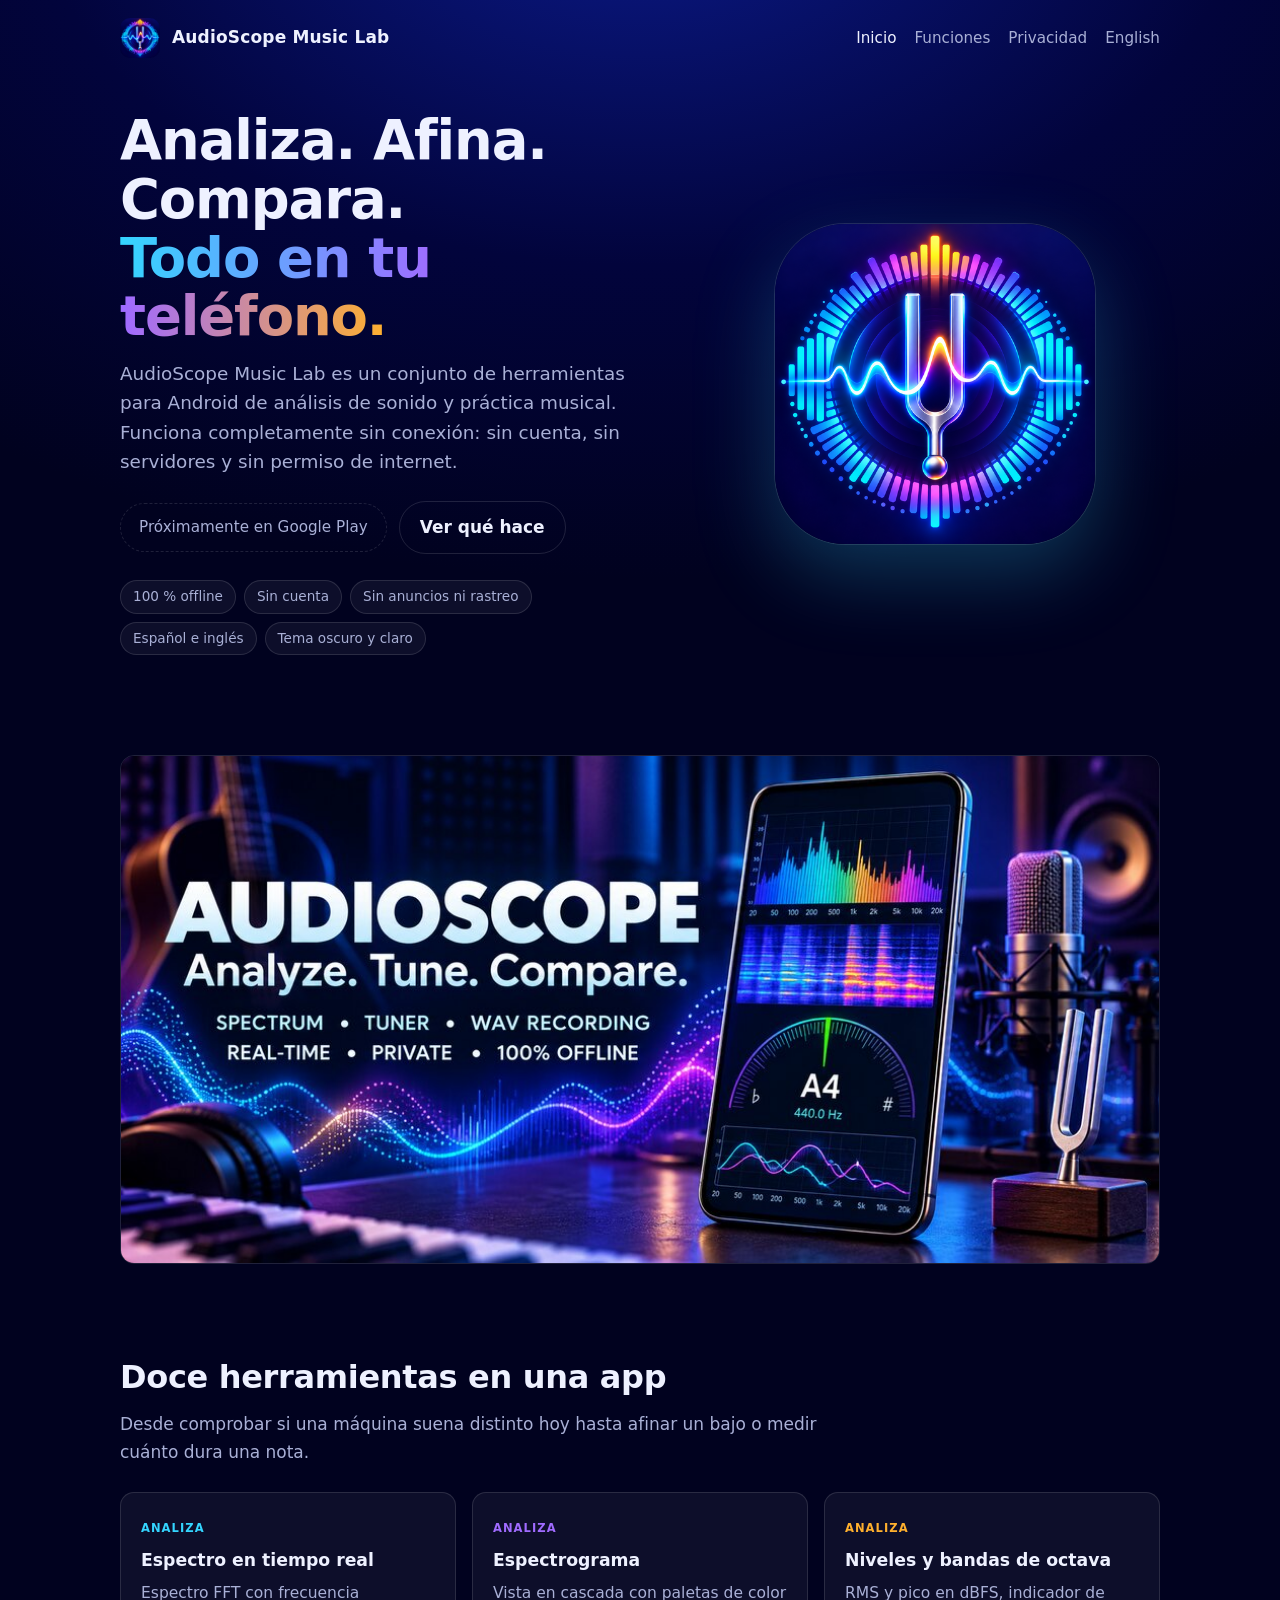
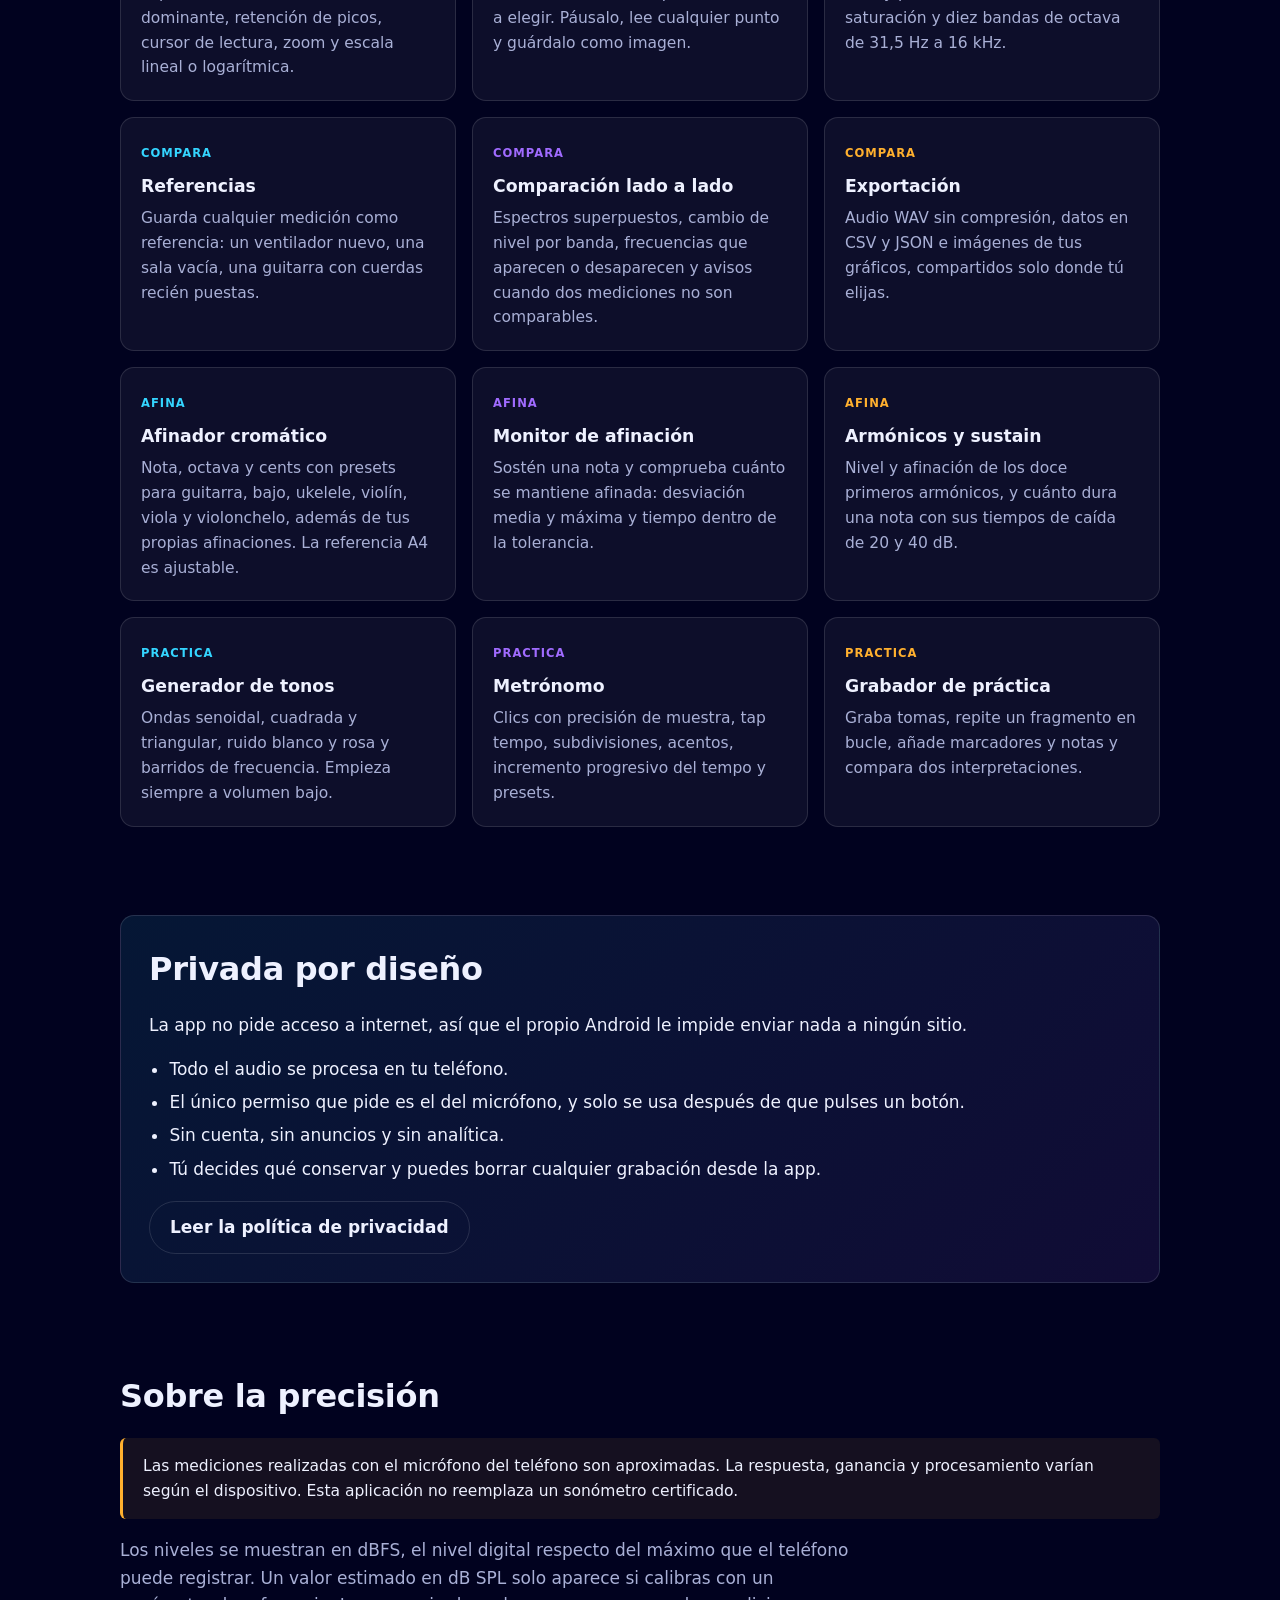
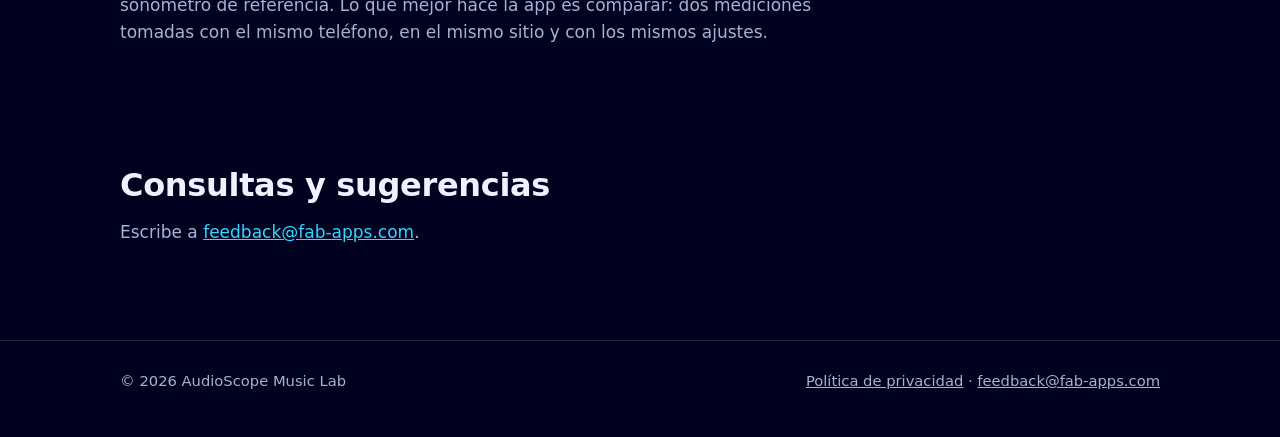
==== es.html @ d04cdc08 "first commit" ====
<!doctype html>
<html lang="es">
  <head>
    <meta charset="utf-8" />
    <meta name="viewport" content="width=device-width, initial-scale=1" />
    <title>AudioScope Music Lab — análisis de sonido y herramientas musicales, 100 % offline</title>
    <meta name="description" content="Analizador de espectro, espectrograma, afinador cromático, metrónomo, generador de tonos y grabador WAV para Android. Funciona sin conexión, sin cuenta y sin permiso de internet." />
    <meta name="theme-color" content="#02043c" />
    <meta property="og:title" content="AudioScope Music Lab — análisis de sonido y herramientas musicales, 100 % offline" />
    <meta property="og:description" content="Analizador de espectro, espectrograma, afinador cromático, metrónomo, generador de tonos y grabador WAV para Android. Funciona sin conexión, sin cuenta y sin permiso de internet." />
    <meta property="og:type" content="website" />
    <meta property="og:image" content="feature-graphic.jpg" />
    <link rel="icon" type="image/png" href="favicon.png" />
    <link rel="apple-touch-icon" href="icon-192.png" />
    <link rel="stylesheet" href="styles.css" />
  </head>
  <body>
    <header class="wrap site-header">
      <a class="brand" href="es.html"><img src="icon-192.png" alt="" width="40" height="40" />AudioScope Music Lab</a>
      <nav class="site-nav" aria-label="Principal"><a href="es.html" aria-current="page">Inicio</a><a href="#features">Funciones</a><a href="privacidad.html">Privacidad</a><a href="index.html">English</a></nav>
    </header>
    <main>
      <div class="wrap hero">
        <div>
          <h1>Analiza. Afina. Compara.<br /><span>Todo en tu teléfono.</span></h1>
          <p class="lead">AudioScope Music Lab es un conjunto de herramientas para Android de análisis de sonido y práctica musical. Funciona completamente sin conexión: sin cuenta, sin servidores y sin permiso de internet.</p>
          <div class="actions">
            <span class="badge">Próximamente en Google Play</span>
            <a class="button ghost" href="#features">Ver qué hace</a>
          </div>
          <ul class="chips" aria-label="Lo esencial">
            <li>100 % offline</li>
            <li>Sin cuenta</li>
            <li>Sin anuncios ni rastreo</li>
            <li>Español e inglés</li>
            <li>Tema oscuro y claro</li>
          </ul>
        </div>
        <img class="hero-icon" src="AudioScope-Google-Play-Icon-512.png" width="512" height="512" alt="Icono de AudioScope Music Lab: un diapasón sobre una onda de sonido luminosa" />
      </div>

      <section class="wrap" aria-label="Vista previa">
        <img class="feature-graphic" src="feature-graphic.jpg" width="1024" height="500" alt="AudioScope en un teléfono mostrando un espectro, un espectrograma y un afinador marcando A4 a 440 Hz" />
      </section>

      <section class="wrap" id="features">
        <h2>Doce herramientas en una app</h2>
        <p class="section-intro">Desde comprobar si una máquina suena distinto hoy hasta afinar un bajo o medir cuánto dura una nota.</p>
        <div class="grid">
          <article class="card"><span class="tag">Analiza</span><h3>Espectro en tiempo real</h3><p>Espectro FFT con frecuencia dominante, retención de picos, cursor de lectura, zoom y escala lineal o logarítmica.</p></article>
          <article class="card"><span class="tag">Analiza</span><h3>Espectrograma</h3><p>Vista en cascada con paletas de color a elegir. Páusalo, lee cualquier punto y guárdalo como imagen.</p></article>
          <article class="card"><span class="tag">Analiza</span><h3>Niveles y bandas de octava</h3><p>RMS y pico en dBFS, indicador de saturación y diez bandas de octava de 31,5 Hz a 16 kHz.</p></article>
          <article class="card"><span class="tag">Compara</span><h3>Referencias</h3><p>Guarda cualquier medición como referencia: un ventilador nuevo, una sala vacía, una guitarra con cuerdas recién puestas.</p></article>
          <article class="card"><span class="tag">Compara</span><h3>Comparación lado a lado</h3><p>Espectros superpuestos, cambio de nivel por banda, frecuencias que aparecen o desaparecen y avisos cuando dos mediciones no son comparables.</p></article>
          <article class="card"><span class="tag">Compara</span><h3>Exportación</h3><p>Audio WAV sin compresión, datos en CSV y JSON e imágenes de tus gráficos, compartidos solo donde tú elijas.</p></article>
          <article class="card"><span class="tag">Afina</span><h3>Afinador cromático</h3><p>Nota, octava y cents con presets para guitarra, bajo, ukelele, violín, viola y violonchelo, además de tus propias afinaciones. La referencia A4 es ajustable.</p></article>
          <article class="card"><span class="tag">Afina</span><h3>Monitor de afinación</h3><p>Sostén una nota y comprueba cuánto se mantiene afinada: desviación media y máxima y tiempo dentro de la tolerancia.</p></article>
          <article class="card"><span class="tag">Afina</span><h3>Armónicos y sustain</h3><p>Nivel y afinación de los doce primeros armónicos, y cuánto dura una nota con sus tiempos de caída de 20 y 40 dB.</p></article>
          <article class="card"><span class="tag">Practica</span><h3>Generador de tonos</h3><p>Ondas senoidal, cuadrada y triangular, ruido blanco y rosa y barridos de frecuencia. Empieza siempre a volumen bajo.</p></article>
          <article class="card"><span class="tag">Practica</span><h3>Metrónomo</h3><p>Clics con precisión de muestra, tap tempo, subdivisiones, acentos, incremento progresivo del tempo y presets.</p></article>
          <article class="card"><span class="tag">Practica</span><h3>Grabador de práctica</h3><p>Graba tomas, repite un fragmento en bucle, añade marcadores y notas y compara dos interpretaciones.</p></article>
        </div>
      </section>

      <section class="wrap" id="privacy">
        <div class="privacy-panel">
          <h2>Privada por diseño</h2>
          <p>La app no pide acceso a internet, así que el propio Android le impide enviar nada a ningún sitio.</p>
          <ul>
            <li>Todo el audio se procesa en tu teléfono.</li>
            <li>El único permiso que pide es el del micrófono, y solo se usa después de que pulses un botón.</li>
            <li>Sin cuenta, sin anuncios y sin analítica.</li>
            <li>Tú decides qué conservar y puedes borrar cualquier grabación desde la app.</li>
          </ul>
          <a class="button ghost" href="privacidad.html">Leer la política de privacidad</a>
        </div>
      </section>

      <section class="wrap" id="accuracy">
        <h2>Sobre la precisión</h2>
        <p class="note">Las mediciones realizadas con el micrófono del teléfono son aproximadas. La respuesta, ganancia y procesamiento varían según el dispositivo. Esta aplicación no reemplaza un sonómetro certificado.</p>
        <p class="section-intro" style="margin-top:18px">Los niveles se muestran en dBFS, el nivel digital respecto del máximo que el teléfono puede registrar. Un valor estimado en dB SPL solo aparece si calibras con un sonómetro de referencia. Lo que mejor hace la app es comparar: dos mediciones tomadas con el mismo teléfono, en el mismo sitio y con los mismos ajustes.</p>
      </section>

      <section class="wrap" id="contact">
        <h2>Consultas y sugerencias</h2>
        <p class="section-intro">Escribe a <a href="mailto:feedback@fab-apps.com">feedback@fab-apps.com</a>.</p>
      </section>
    </main>

    <footer class="site-footer">
      <div class="wrap">
        <span>© 2026 AudioScope Music Lab</span>
        <span><a href="privacidad.html">Política de privacidad</a> · <a href="mailto:feedback@fab-apps.com">feedback@fab-apps.com</a></span>
      </div>
    </footer>
  </body>
</html>
---- styles.css ----
/* AudioScope Music Lab — landing. Sin fuentes ni scripts externos. */
:root {
  --bg: #02043c;
  --bg-deep: #01021f;
  --surface: rgba(255, 255, 255, 0.05);
  --border: rgba(255, 255, 255, 0.12);
  --text: #eef1ff;
  --muted: #a9b0d6;
  --cyan: #34d5ff;
  --violet: #a06bff;
  --amber: #ffb02e;
  --radius: 14px;
}

* {
  box-sizing: border-box;
}

html {
  scroll-behavior: smooth;
  background: var(--bg-deep);
}

body {
  margin: 0;
  font-family: system-ui, -apple-system, 'Segoe UI', Roboto, Helvetica, Arial, sans-serif;
  font-size: 17px;
  line-height: 1.6;
  color: var(--text);
  background: radial-gradient(1100px 700px at 50% -120px, #0b1a8a 0%, var(--bg) 55%, var(--bg-deep) 100%) no-repeat var(--bg-deep);
  background-size: 100% 900px;
  min-height: 100vh;
  -webkit-font-smoothing: antialiased;
}

a {
  color: var(--cyan);
}

a:focus-visible,
.button:focus-visible {
  outline: 3px solid var(--amber);
  outline-offset: 3px;
  border-radius: 6px;
}

.wrap {
  width: min(1040px, 100% - 40px);
  margin-inline: auto;
}

/* Cabecera */
.site-header {
  display: flex;
  align-items: center;
  justify-content: space-between;
  gap: 16px;
  padding: 18px 0;
}

.brand {
  display: flex;
  align-items: center;
  gap: 12px;
  color: var(--text);
  text-decoration: none;
  font-weight: 650;
  letter-spacing: 0.01em;
}

.brand img {
  width: 40px;
  height: 40px;
  border-radius: 10px;
}

.site-nav {
  display: flex;
  flex-wrap: wrap;
  gap: 4px 18px;
  font-size: 0.95rem;
}

.site-nav a {
  color: var(--muted);
  text-decoration: none;
}

.site-nav a:hover,
.site-nav a[aria-current='page'] {
  color: var(--text);
}

/* Portada */
.hero {
  display: grid;
  grid-template-columns: 1.1fr 0.9fr;
  align-items: center;
  gap: 40px;
  padding: 36px 0 56px;
}

.hero h1 {
  margin: 0 0 12px;
  font-size: clamp(2.1rem, 5.2vw, 3.4rem);
  line-height: 1.08;
  letter-spacing: -0.02em;
}

.hero h1 span {
  background: linear-gradient(90deg, var(--cyan), var(--violet) 55%, var(--amber));
  -webkit-background-clip: text;
  background-clip: text;
  color: transparent;
}

.lead {
  margin: 0 0 24px;
  font-size: 1.15rem;
  color: var(--muted);
  max-width: 34em;
}

.hero-icon {
  justify-self: center;
  width: min(320px, 70vw);
  height: auto;
  aspect-ratio: 1;
  border-radius: 22%;
  box-shadow: 0 30px 80px rgba(52, 213, 255, 0.25), 0 0 0 1px var(--border);
}

.actions {
  display: flex;
  flex-wrap: wrap;
  gap: 12px;
  align-items: center;
}

.button {
  display: inline-block;
  padding: 12px 20px;
  border-radius: 999px;
  font-weight: 600;
  text-decoration: none;
  color: #02043c;
  background: linear-gradient(90deg, var(--cyan), #7fe3ff);
}

.button.ghost {
  color: var(--text);
  background: transparent;
  border: 1px solid var(--border);
}

.badge {
  display: inline-block;
  padding: 11px 18px;
  border-radius: 999px;
  border: 1px dashed var(--border);
  color: var(--muted);
  font-size: 0.95rem;
}

.chips {
  display: flex;
  flex-wrap: wrap;
  gap: 8px;
  margin: 26px 0 0;
  padding: 0;
  list-style: none;
}

.chips li {
  padding: 5px 12px;
  border-radius: 999px;
  background: var(--surface);
  border: 1px solid var(--border);
  font-size: 0.85rem;
  color: var(--muted);
}

/* Secciones */
section {
  padding: 44px 0;
}

h2 {
  margin: 0 0 8px;
  font-size: clamp(1.5rem, 3.2vw, 2rem);
  letter-spacing: -0.01em;
}

.section-intro {
  margin: 0 0 26px;
  color: var(--muted);
  max-width: 44em;
}

.feature-graphic {
  display: block;
  width: 100%;
  height: auto;
  border-radius: var(--radius);
  border: 1px solid var(--border);
}

.grid {
  display: grid;
  grid-template-columns: repeat(auto-fit, minmax(250px, 1fr));
  gap: 16px;
}

.card {
  padding: 20px;
  border-radius: var(--radius);
  background: var(--surface);
  border: 1px solid var(--border);
}

.card h3 {
  margin: 0 0 6px;
  font-size: 1.08rem;
}

.card p {
  margin: 0;
  color: var(--muted);
  font-size: 0.97rem;
}

.card .tag {
  display: inline-block;
  margin-bottom: 10px;
  font-size: 0.72rem;
  font-weight: 700;
  letter-spacing: 0.09em;
  text-transform: uppercase;
  color: var(--cyan);
}

.card:nth-child(3n + 2) .tag {
  color: var(--violet);
}

.card:nth-child(3n) .tag {
  color: var(--amber);
}

.privacy-panel {
  padding: 28px;
  border-radius: var(--radius);
  background: linear-gradient(135deg, rgba(52, 213, 255, 0.1), rgba(160, 107, 255, 0.1));
  border: 1px solid var(--border);
}

.privacy-panel ul {
  margin: 14px 0 18px;
  padding-left: 1.2em;
}

.privacy-panel li {
  margin: 6px 0;
}

.note {
  padding: 16px 20px;
  border-left: 3px solid var(--amber);
  background: rgba(255, 176, 46, 0.08);
  border-radius: 6px;
  color: var(--text);
  font-size: 0.97rem;
}

/* Documento (privacidad) */
.doc {
  max-width: 760px;
  padding: 24px 0 56px;
}

.doc h1 {
  margin: 0 0 6px;
  font-size: clamp(1.9rem, 4.6vw, 2.6rem);
  letter-spacing: -0.02em;
}

.doc .meta {
  margin: 0 0 28px;
  color: var(--muted);
  font-size: 0.95rem;
}

.doc h2 {
  margin: 34px 0 8px;
  font-size: 1.3rem;
}

.doc p,
.doc li {
  color: #dfe4ff;
}

.doc ul {
  padding-left: 1.2em;
}

.doc li {
  margin: 6px 0;
}

.summary {
  padding: 20px 24px;
  border-radius: var(--radius);
  background: var(--surface);
  border: 1px solid var(--border);
}

.summary p {
  margin: 0;
}

/* Pie */
.site-footer {
  margin-top: 24px;
  padding: 28px 0 44px;
  border-top: 1px solid var(--border);
  color: var(--muted);
  font-size: 0.92rem;
}

.site-footer .wrap {
  display: flex;
  flex-wrap: wrap;
  justify-content: space-between;
  gap: 10px 24px;
}

.site-footer a {
  color: var(--muted);
}

@media (max-width: 760px) {
  .hero {
    grid-template-columns: 1fr;
    gap: 28px;
    padding-top: 16px;
  }

  .hero-icon {
    order: -1;
    width: min(200px, 52vw);
  }

  body {
    font-size: 16px;
  }
}

@media (prefers-reduced-motion: reduce) {
  html {
    scroll-behavior: auto;
  }
}
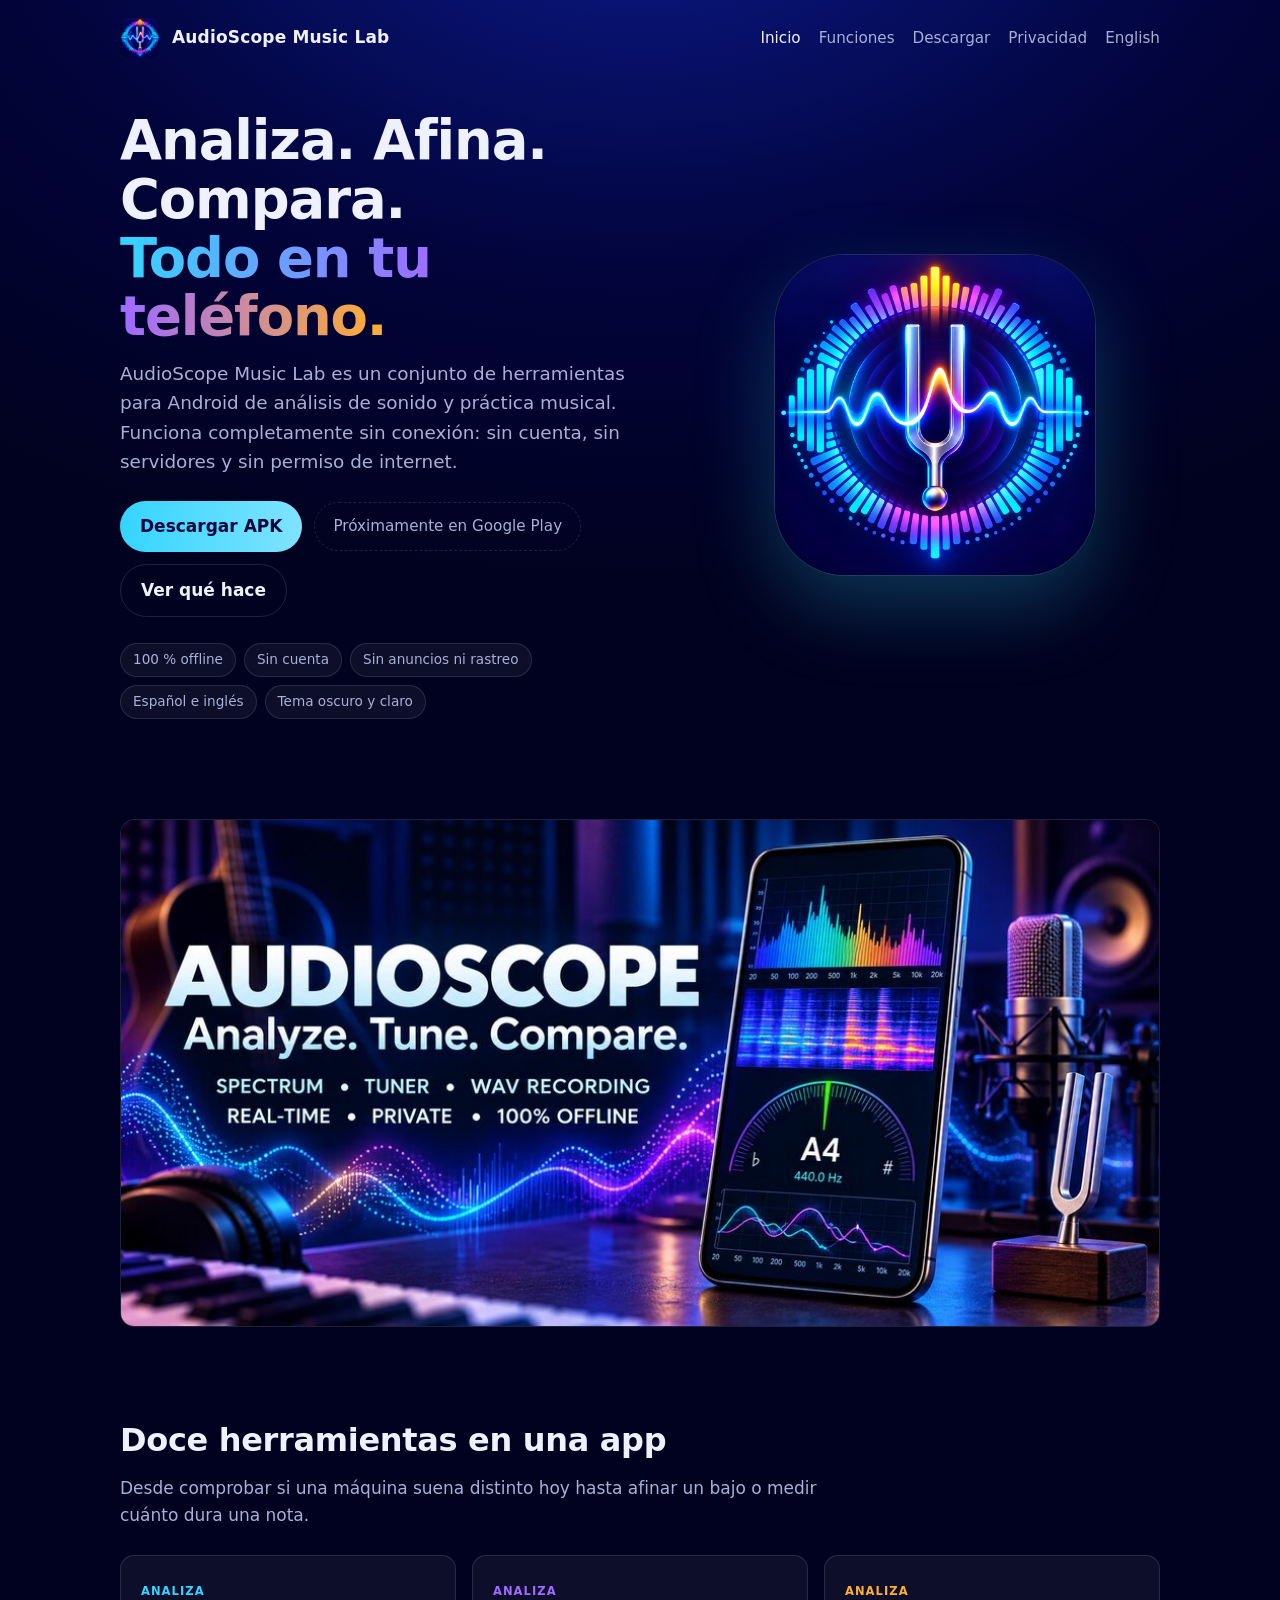
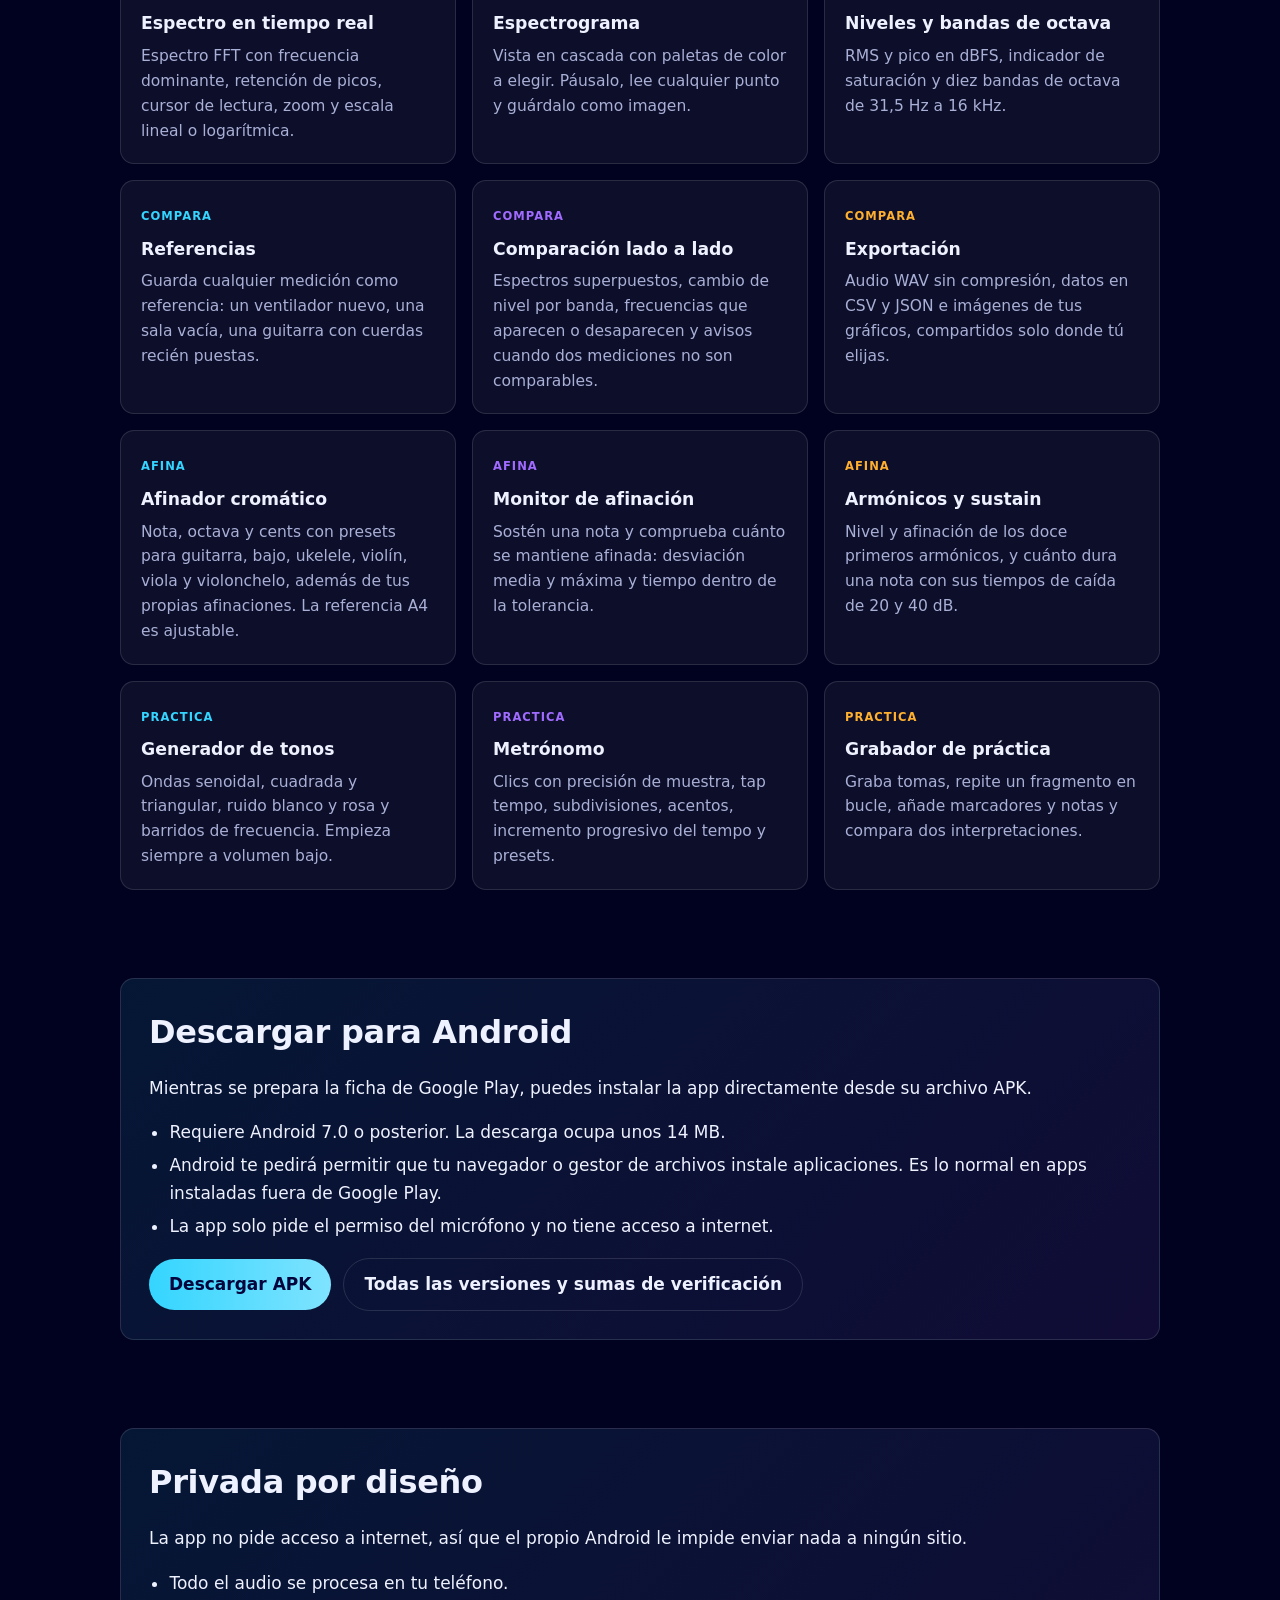
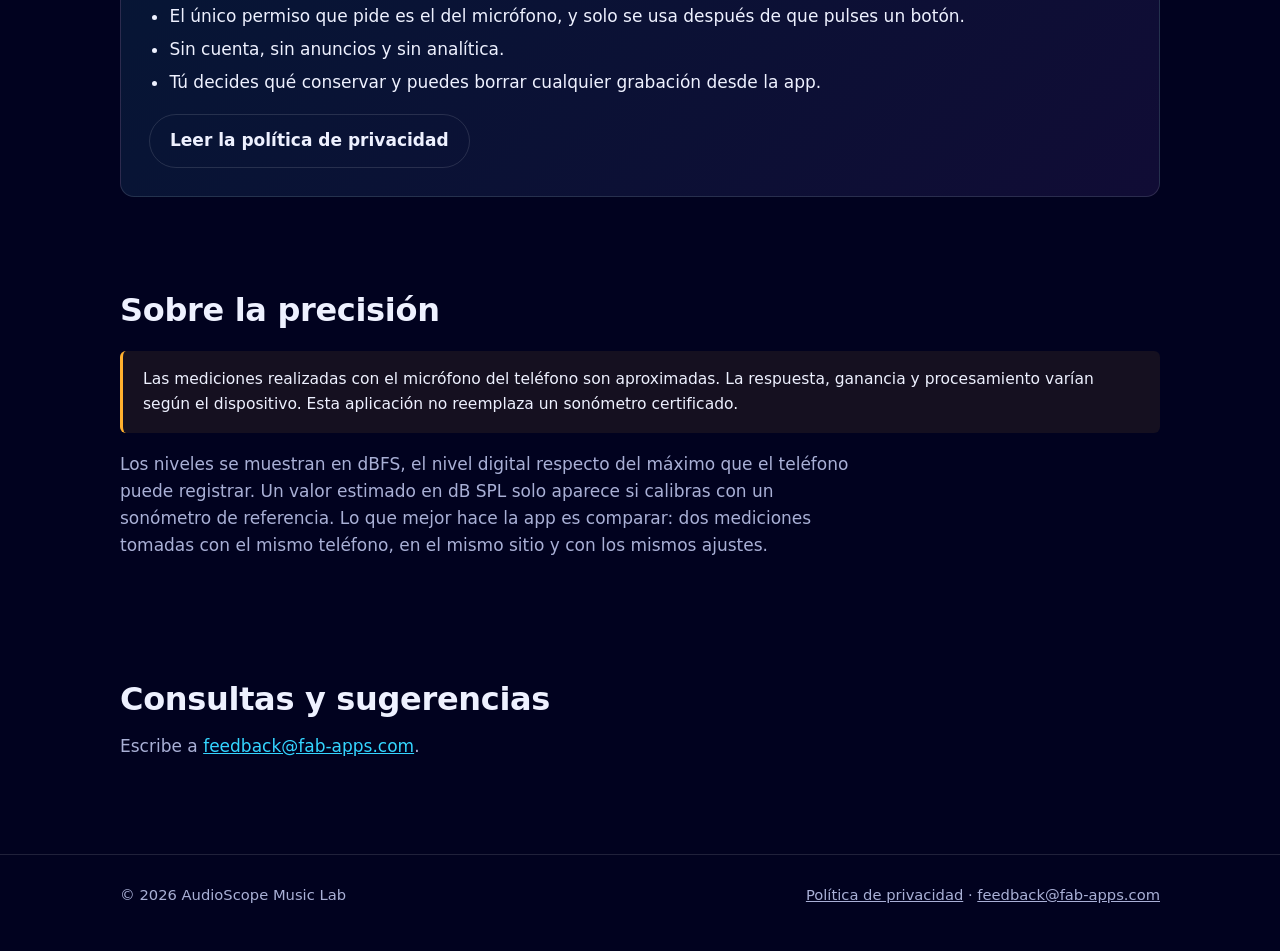
==== commit d26e98ff: "Add APK download link (GitHub Releases) Co-Authored-By: Claude Opus 5.5 <noreply@anthropic.com>" ====
--- a/es.html
+++ b/es.html
@@ -17,7 +17,7 @@
   <body>
     <header class="wrap site-header">
       <a class="brand" href="es.html"><img src="icon-192.png" alt="" width="40" height="40" />AudioScope Music Lab</a>
-      <nav class="site-nav" aria-label="Principal"><a href="es.html" aria-current="page">Inicio</a><a href="#features">Funciones</a><a href="privacidad.html">Privacidad</a><a href="index.html">English</a></nav>
+      <nav class="site-nav" aria-label="Principal"><a href="es.html" aria-current="page">Inicio</a><a href="#features">Funciones</a><a href="#download">Descargar</a><a href="privacidad.html">Privacidad</a><a href="index.html">English</a></nav>
     </header>
     <main>
       <div class="wrap hero">
@@ -25,6 +25,7 @@
           <h1>Analiza. Afina. Compara.<br /><span>Todo en tu teléfono.</span></h1>
           <p class="lead">AudioScope Music Lab es un conjunto de herramientas para Android de análisis de sonido y práctica musical. Funciona completamente sin conexión: sin cuenta, sin servidores y sin permiso de internet.</p>
           <div class="actions">
+            <a class="button" href="https://github.com/franbenaglia/audioScopeMusicLab-landing/releases/latest/download/AudioScopeMusicLab.apk">Descargar APK</a>
             <span class="badge">Próximamente en Google Play</span>
             <a class="button ghost" href="#features">Ver qué hace</a>
           </div>
@@ -62,6 +63,22 @@
         </div>
       </section>
 
+      <section class="wrap" id="download">
+        <div class="privacy-panel">
+          <h2>Descargar para Android</h2>
+          <p>Mientras se prepara la ficha de Google Play, puedes instalar la app directamente desde su archivo APK.</p>
+          <ul>
+            <li>Requiere Android 7.0 o posterior. La descarga ocupa unos 14 MB.</li>
+            <li>Android te pedirá permitir que tu navegador o gestor de archivos instale aplicaciones. Es lo normal en apps instaladas fuera de Google Play.</li>
+            <li>La app solo pide el permiso del micrófono y no tiene acceso a internet.</li>
+          </ul>
+          <div class="actions">
+            <a class="button" href="https://github.com/franbenaglia/audioScopeMusicLab-landing/releases/latest/download/AudioScopeMusicLab.apk">Descargar APK</a>
+            <a class="button ghost" href="https://github.com/franbenaglia/audioScopeMusicLab-landing/releases">Todas las versiones y sumas de verificación</a>
+          </div>
+        </div>
+      </section>
+
       <section class="wrap" id="privacy">
         <div class="privacy-panel">
           <h2>Privada por diseño</h2>
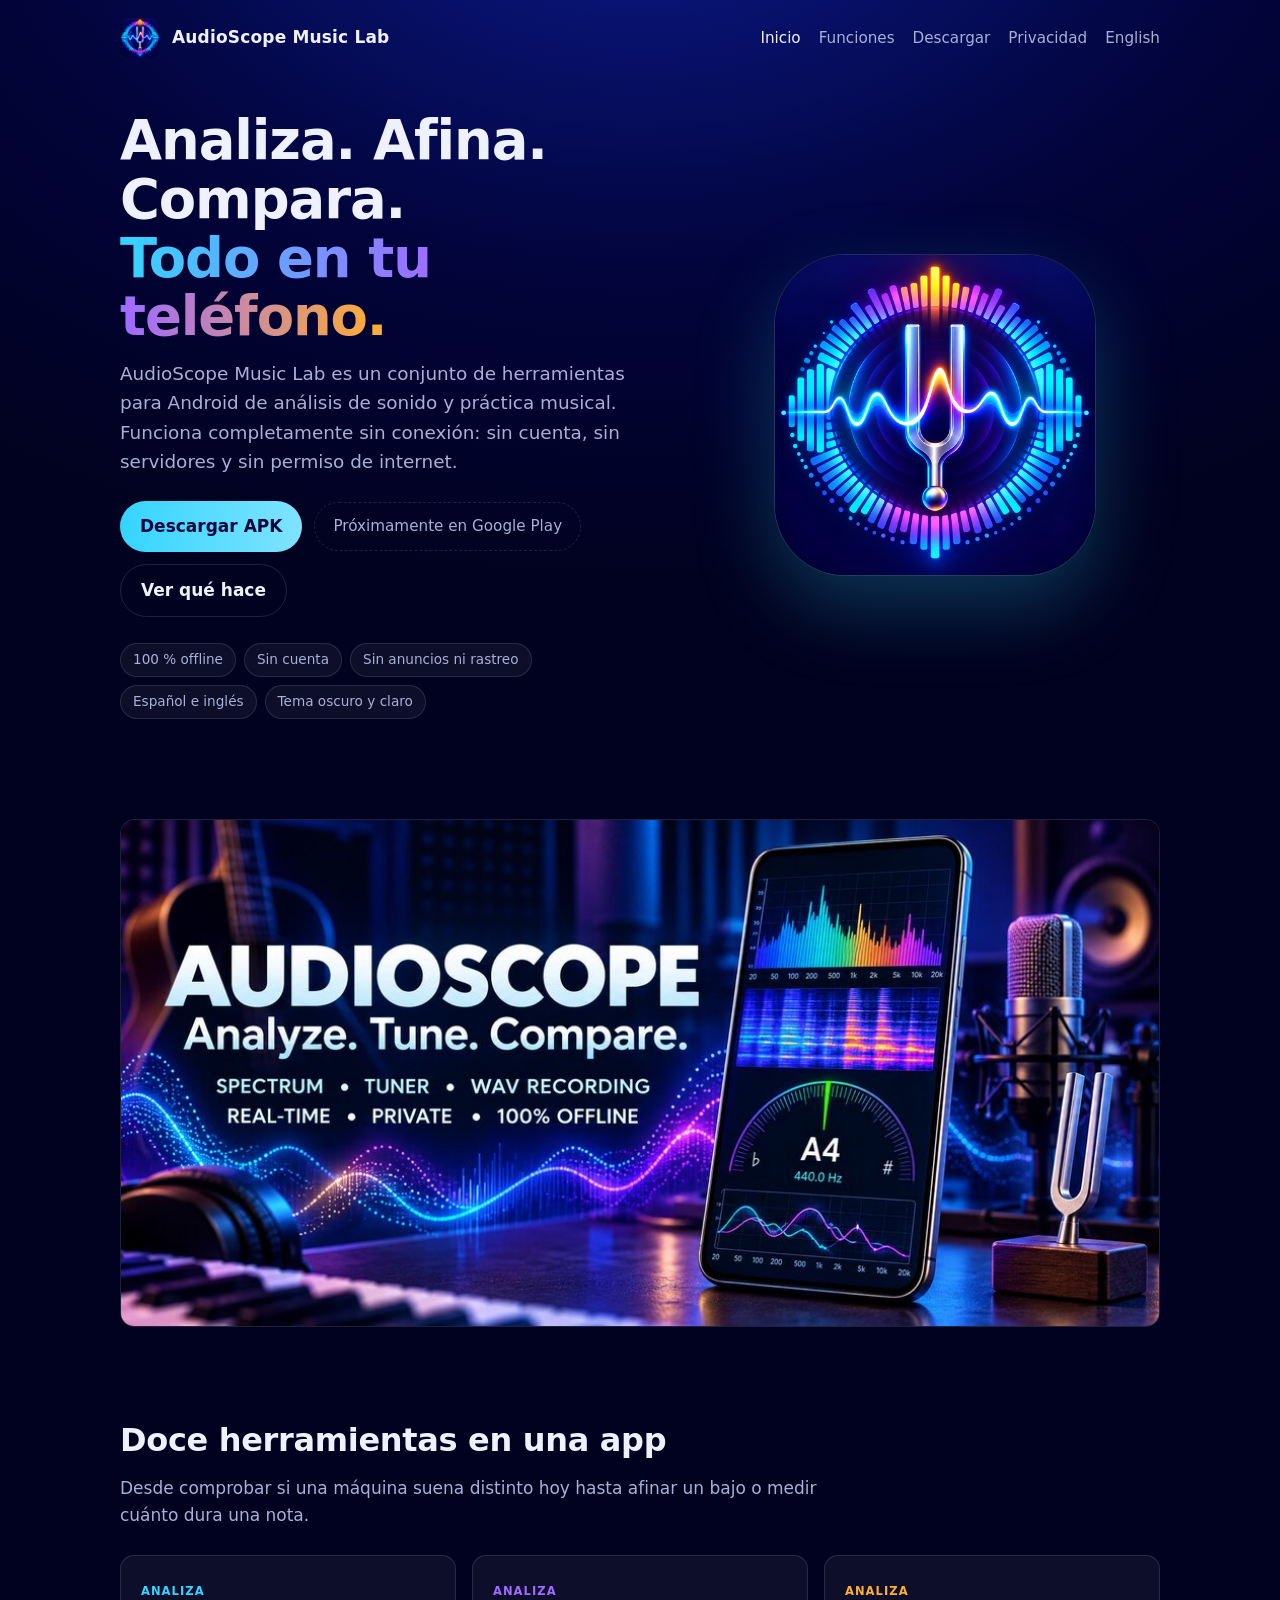
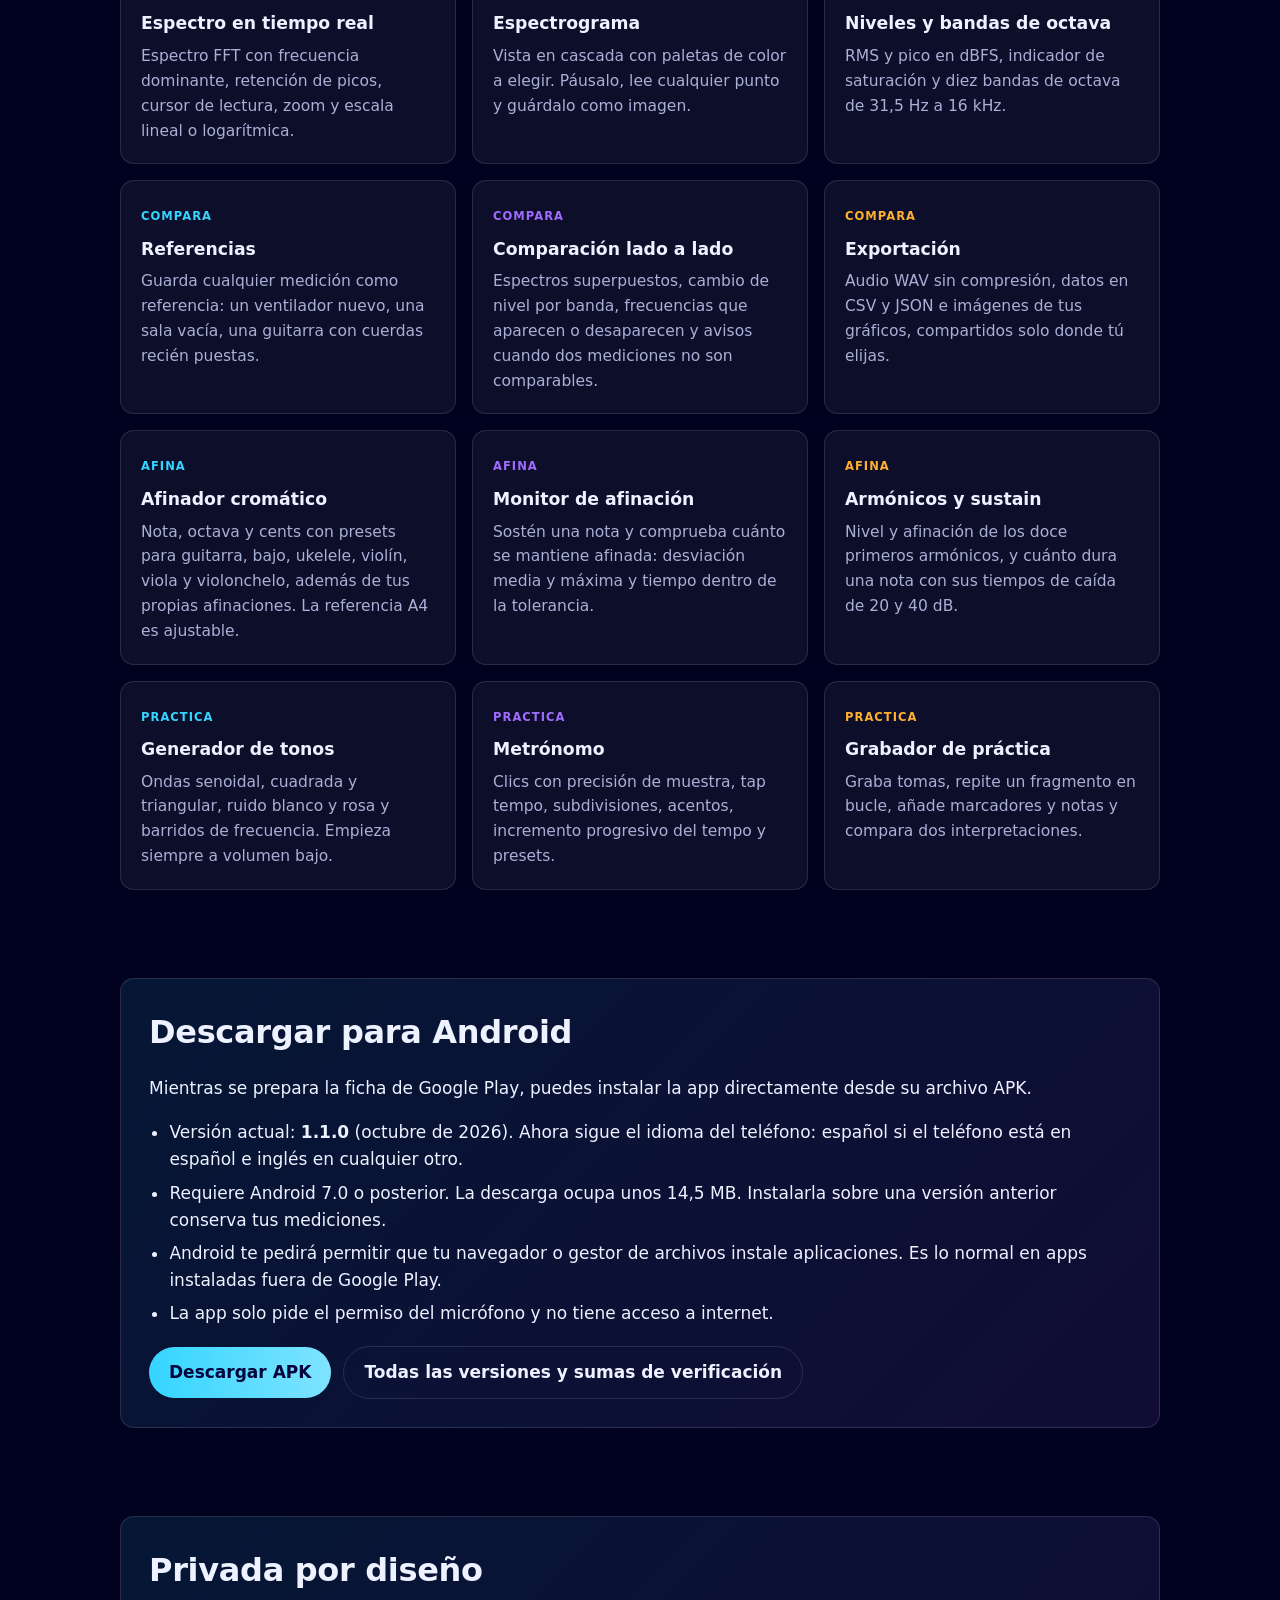
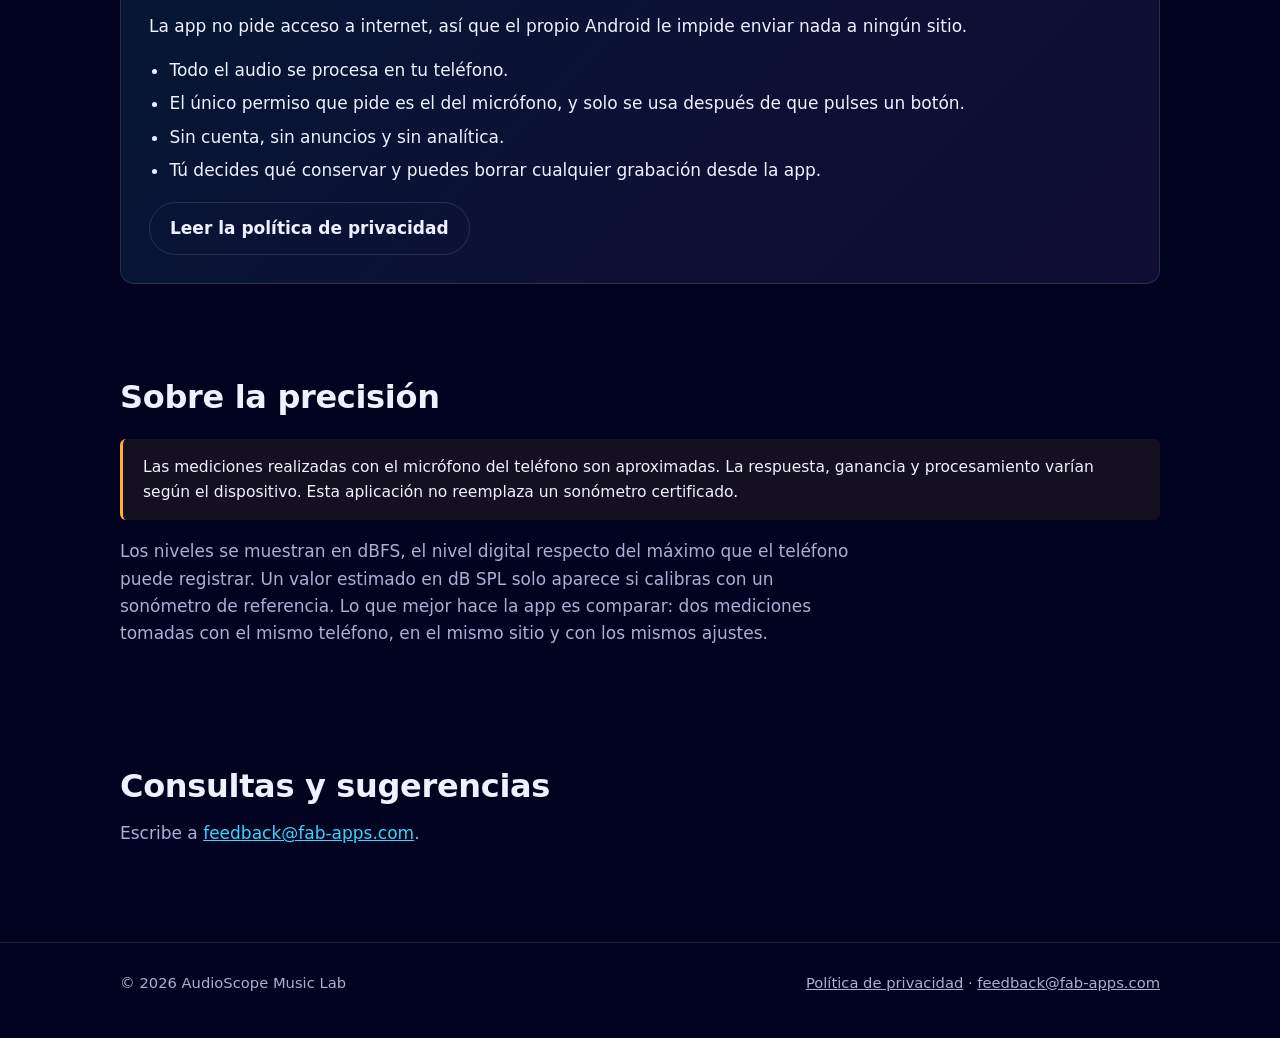
==== commit 4154f37c: "Landing: version 1.1.0 in the download section Co-Authored-By: Claude Opus 5.5 <noreply@anthropic.co" ====
--- a/es.html
+++ b/es.html
@@ -68,7 +68,8 @@
           <h2>Descargar para Android</h2>
           <p>Mientras se prepara la ficha de Google Play, puedes instalar la app directamente desde su archivo APK.</p>
           <ul>
-            <li>Requiere Android 7.0 o posterior. La descarga ocupa unos 14 MB.</li>
+            <li>Versión actual: <strong>1.1.0</strong> (octubre de 2026). Ahora sigue el idioma del teléfono: español si el teléfono está en español e inglés en cualquier otro.</li>
+            <li>Requiere Android 7.0 o posterior. La descarga ocupa unos 14,5 MB. Instalarla sobre una versión anterior conserva tus mediciones.</li>
             <li>Android te pedirá permitir que tu navegador o gestor de archivos instale aplicaciones. Es lo normal en apps instaladas fuera de Google Play.</li>
             <li>La app solo pide el permiso del micrófono y no tiene acceso a internet.</li>
           </ul>
